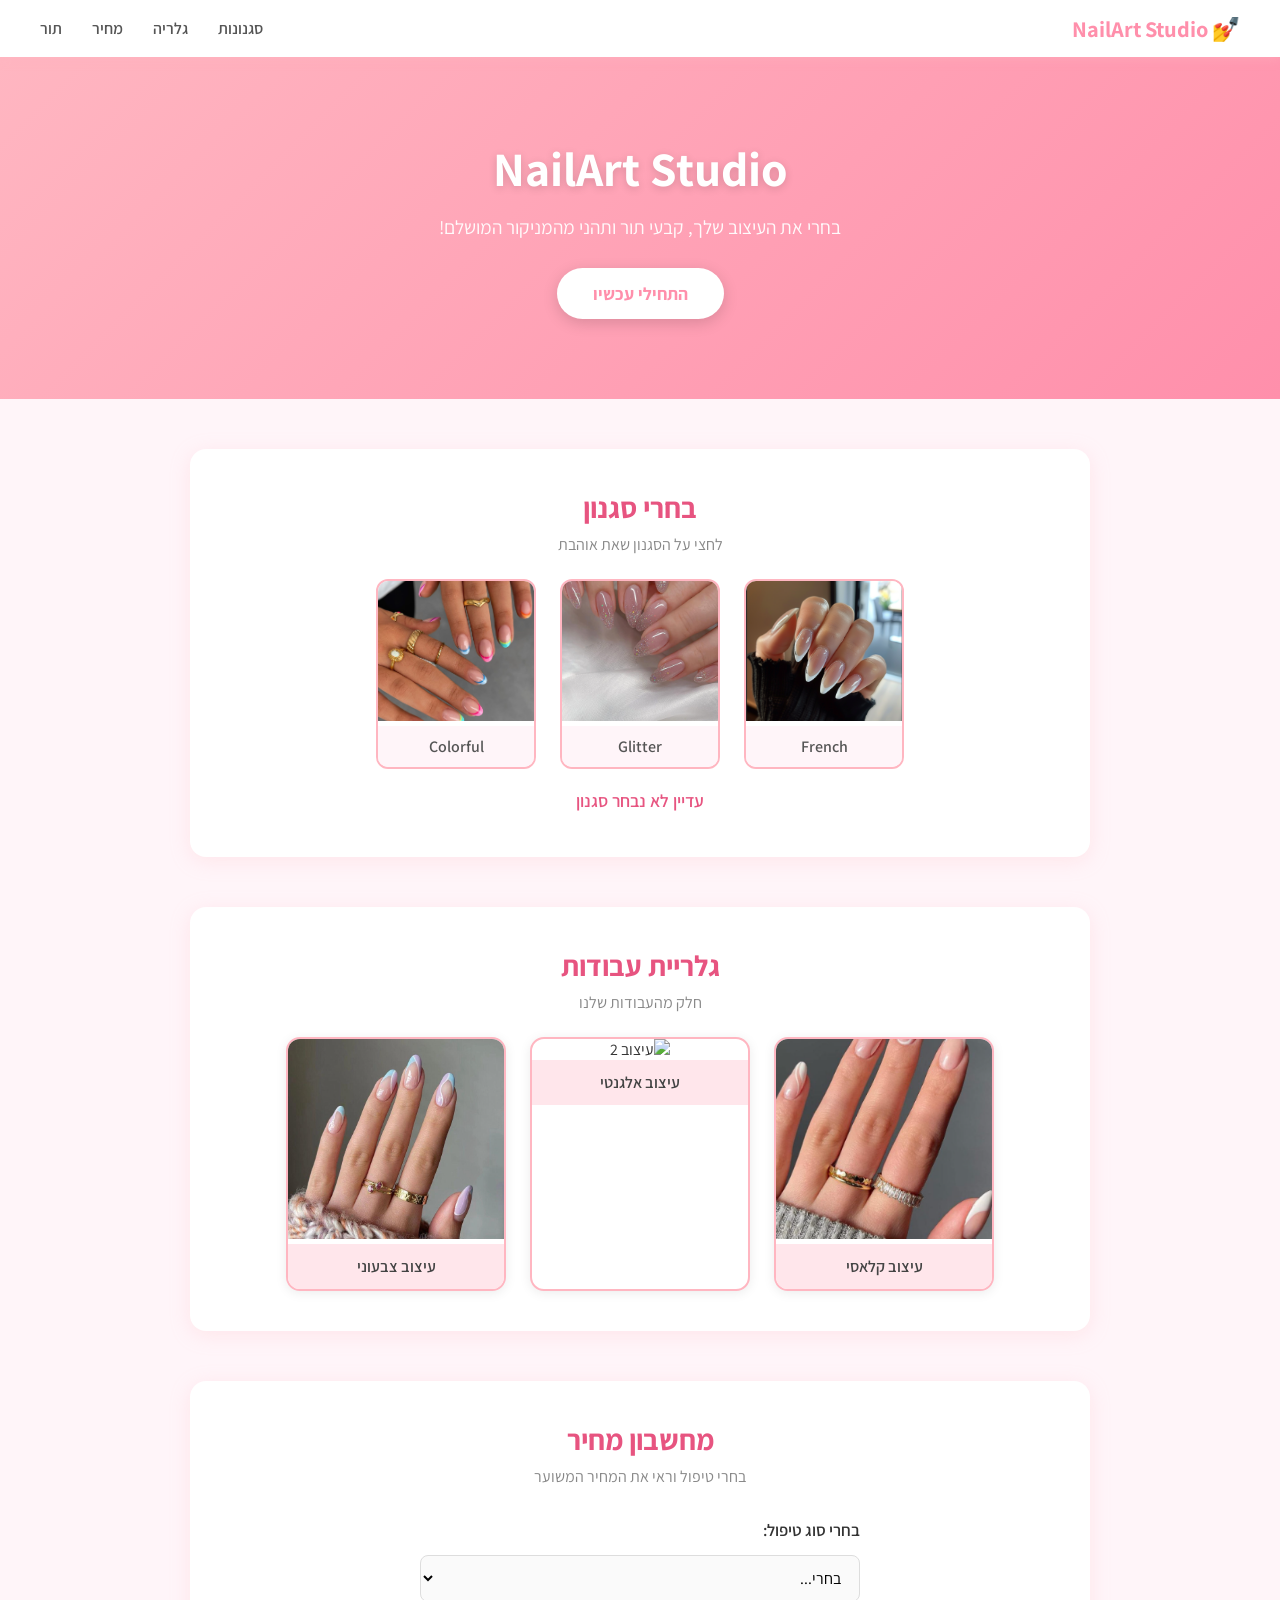
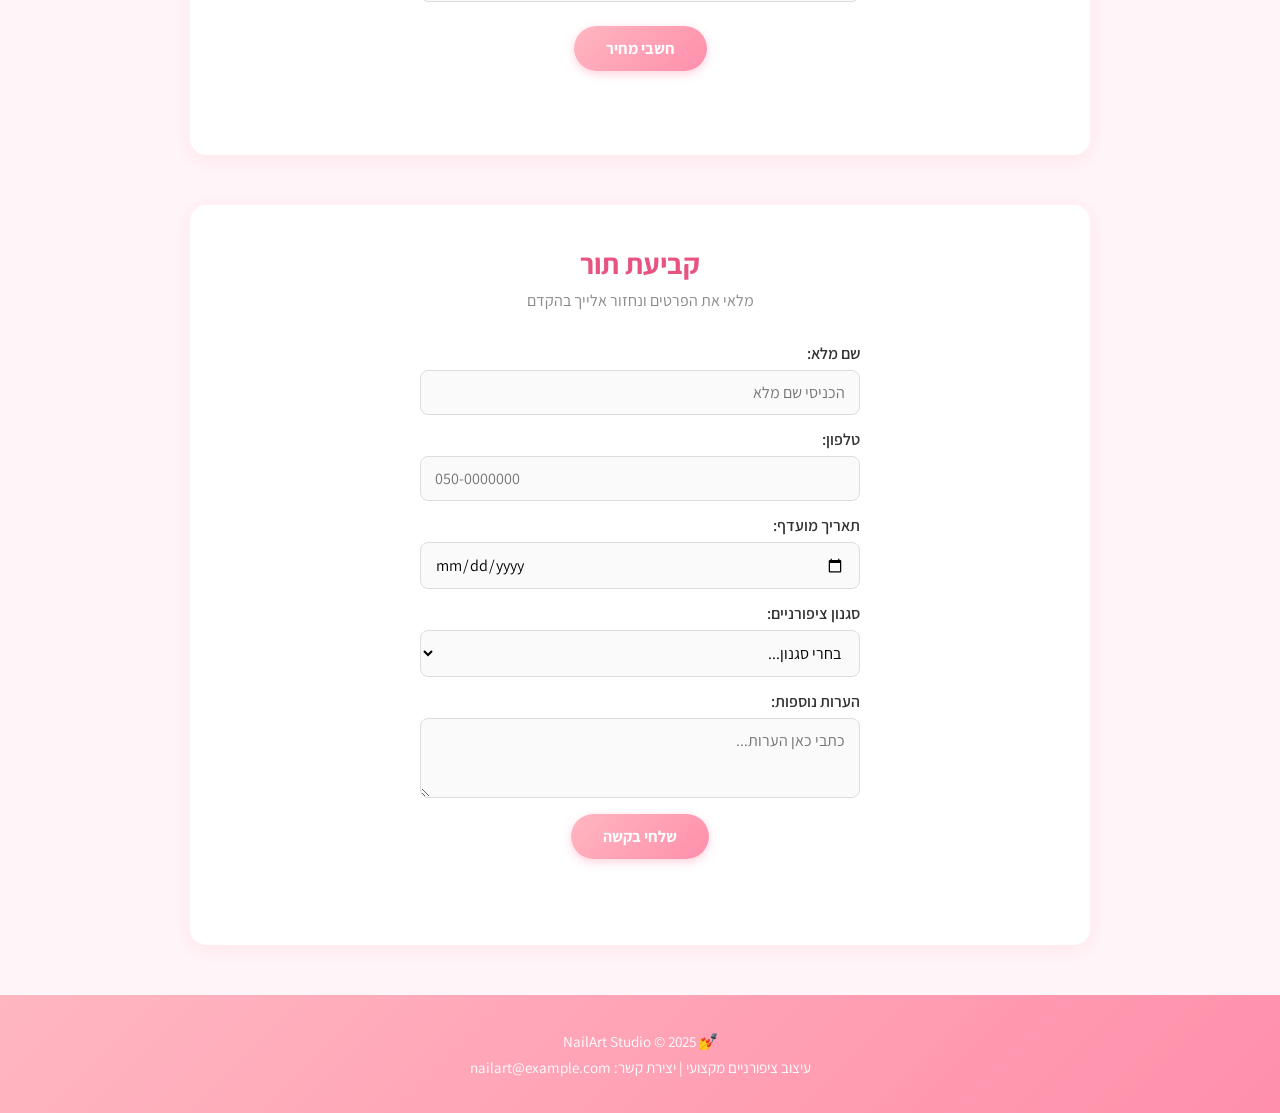
==== index.html @ a0949dbf "Initial commit - NailArt Studio website" ====
<!DOCTYPE html>
<html lang="he" dir="rtl">
<head>
  <meta charset="UTF-8">
  <meta name="viewport" content="width=device-width, initial-scale=1.0">
  <meta name="description" content="NailArt Studio - עיצוב ציפורניים מקצועי. בחרי סגנון, חשבי מחיר וקבעי תור בקלות.">
  <title>NailArt Studio</title>
  <link rel="stylesheet" href="style.css">
  <link href="https://fonts.googleapis.com/css2?family=Assistant:wght@400;600;700&display=swap" rel="stylesheet">
</head>
<body>

  <nav class="navbar">
    <div class="nav-logo">💅 NailArt Studio</div>
    <ul class="nav-links">
      <li><a href="#gallery">סגנונות</a></li>
      <li><a href="#portfolio">גלריה</a></li>
      <li><a href="#priceCalc">מחיר</a></li>
      <li><a href="#contact">תור</a></li>
    </ul>
    <button class="nav-toggle" onclick="toggleMenu()">☰</button>
  </nav>

  <header>
    <div class="header-content">
      <h1>NailArt Studio</h1>
      <p>בחרי את העיצוב שלך, קבעי תור ותהני מהמניקור המושלם!</p>
      <a href="#gallery" class="cta-btn">התחילי עכשיו</a>
    </div>
  </header>

  <main>

    <!-- בחירת סגנון -->
    <section id="gallery">
      <h2>בחרי סגנון</h2>
      <p class="section-subtitle">לחצי על הסגנון שאת אוהבת</p>
      <div class="styles-grid">
        <div class="style-card" onclick="selectStyle('French')">
          <img src="french.png" alt="French Style">
          <p>French</p>
        </div>
        <div class="style-card" onclick="selectStyle('Glitter')">
          <img src="glitter.png" alt="Glitter Style">
          <p>Glitter</p>
        </div>
        <div class="style-card" onclick="selectStyle('Colorful')">
          <img src="colorful.png" alt="Colorful Style">
          <p>Colorful</p>
        </div>
      </div>
      <p id="chosenStyle" class="chosen-style">עדיין לא נבחר סגנון</p>
    </section>

    <!-- גלריית עבודות -->
    <section id="portfolio">
      <h2>גלריית עבודות</h2>
      <p class="section-subtitle">חלק מהעבודות שלנו</p>
      <div class="portfolio-grid">
        <div class="work-card">
          <img src="design1.png" alt="עיצוב 1">
          <p>עיצוב קלאסי</p>
        </div>
        <div class="work-card">
          <img src="design2.png" alt="עיצוב 2">
          <p>עיצוב אלגנטי</p>
        </div>
        <div class="work-card">
          <img src="design3.png" alt="עיצוב 3">
          <p>עיצוב צבעוני</p>
        </div>
      </div>
    </section>

    <!-- מחשבון מחיר -->
    <section id="priceCalc">
      <h2>מחשבון מחיר</h2>
      <p class="section-subtitle">בחרי טיפול וראי את המחיר המשוער</p>
      <div class="price-calc-box">
        <label for="serviceType">בחרי סוג טיפול:</label>
        <select id="serviceType">
          <option value="0">בחרי...</option>
          <option value="80">מניקור בסיסי - 80 ₪</option>
          <option value="120">מניקור + לק ג'ל - 120 ₪</option>
          <option value="180">בניית ציפורניים - 180 ₪</option>
        </select>
        <button onclick="calcPrice()">חשבי מחיר</button>
        <p id="result" class="price-result"></p>
      </div>
    </section>

    <!-- קביעת תור -->
    <section id="contact">
      <h2>קביעת תור</h2>
      <p class="section-subtitle">מלאי את הפרטים ונחזור אלייך בהקדם</p>
      <form id="appointmentForm" onsubmit="sendAppointment(event)">
        <label for="name">שם מלא:</label>
        <input type="text" id="name" placeholder="הכניסי שם מלא" required>

        <label for="phone">טלפון:</label>
        <input type="tel" id="phone" placeholder="050-0000000">

        <label for="date">תאריך מועדף:</label>
        <input type="date" id="date" required>

        <label for="styleSelect">סגנון ציפורניים:</label>
        <select id="styleSelect">
          <option value="">בחרי סגנון...</option>
          <option value="French">French</option>
          <option value="Glitter">Glitter</option>
          <option value="Colorful">Colorful</option>
        </select>

        <label for="note">הערות נוספות:</label>
        <textarea id="note" placeholder="כתבי כאן הערות..."></textarea>

        <button type="submit">שלחי בקשה</button>
      </form>
      <div id="confirmMsg" class="confirm-msg"></div>
    </section>

  </main>

  <footer>
    <div class="footer-content">
      <p>💅 NailArt Studio &copy; 2025</p>
      <p>עיצוב ציפורניים מקצועי | יצירת קשר: nailart@example.com</p>
    </div>
  </footer>

  <script src="script.js"></script>
</body>
</html>
---- style.css ----
* {
  box-sizing: border-box;
  margin: 0;
  padding: 0;
}

body {
  font-family: 'Assistant', sans-serif;
  background-color: #fff5f9;
  color: #333;
  text-align: center;
}

/* ===== NAVBAR ===== */
.navbar {
  display: flex;
  align-items: center;
  justify-content: space-between;
  background-color: #fff;
  padding: 14px 40px;
  box-shadow: 0 2px 10px rgba(255, 182, 193, 0.4);
  position: sticky;
  top: 0;
  z-index: 100;
}

.nav-logo {
  font-size: 1.4rem;
  font-weight: 700;
  color: #ff8fab;
}

.nav-links {
  list-style: none;
  display: flex;
  gap: 30px;
}

.nav-links a {
  text-decoration: none;
  color: #555;
  font-weight: 600;
  font-size: 1rem;
  transition: color 0.2s;
}

.nav-links a:hover {
  color: #ff8fab;
}

.nav-toggle {
  display: none;
  background: none;
  border: none;
  font-size: 1.6rem;
  cursor: pointer;
  color: #ff8fab;
  padding: 0;
  margin: 0;
}

/* ===== HEADER ===== */
header {
  background: linear-gradient(135deg, #ffb6c1, #ff8fab);
  padding: 80px 20px;
  color: #fff;
}

.header-content h1 {
  font-size: 3rem;
  margin-bottom: 14px;
  text-shadow: 0 2px 8px rgba(0,0,0,0.15);
}

.header-content p {
  font-size: 1.2rem;
  margin-bottom: 28px;
  opacity: 0.95;
}

.cta-btn {
  display: inline-block;
  background: #fff;
  color: #ff8fab;
  padding: 14px 36px;
  border-radius: 30px;
  font-weight: 700;
  font-size: 1.1rem;
  text-decoration: none;
  transition: transform 0.2s, box-shadow 0.2s;
  box-shadow: 0 4px 15px rgba(0,0,0,0.15);
}

.cta-btn:hover {
  transform: translateY(-2px);
  box-shadow: 0 6px 20px rgba(0,0,0,0.2);
}

/* ===== SECTIONS ===== */
section {
  margin: 50px auto;
  width: 90%;
  max-width: 900px;
  background: white;
  border-radius: 16px;
  padding: 40px 30px;
  box-shadow: 0 4px 20px rgba(255, 182, 193, 0.25);
}

section h2 {
  font-size: 1.8rem;
  color: #e75480;
  margin-bottom: 8px;
}

.section-subtitle {
  color: #888;
  margin-bottom: 24px;
  font-size: 1rem;
}

/* ===== STYLE CARDS (gallery) ===== */
.styles-grid {
  display: flex;
  justify-content: center;
  gap: 24px;
  flex-wrap: wrap;
  margin-bottom: 20px;
}

.style-card {
  width: 160px;
  border: 2px solid #ffb6c1;
  border-radius: 12px;
  cursor: pointer;
  transition: transform 0.25s, box-shadow 0.25s;
  overflow: hidden;
  background: #fff;
}

.style-card:hover {
  transform: scale(1.07);
  box-shadow: 0 6px 20px rgba(255, 143, 171, 0.4);
}

.style-card.selected {
  border-color: #e75480;
  box-shadow: 0 0 0 3px #e7548030;
}

.style-card img {
  width: 100%;
  height: 140px;
  object-fit: cover;
}

.style-card p {
  padding: 10px;
  font-weight: 600;
  color: #555;
  background: #fff5f9;
}

.chosen-style {
  font-size: 1.1rem;
  color: #e75480;
  font-weight: 600;
  margin-top: 10px;
  min-height: 28px;
}

/* ===== PORTFOLIO GRID ===== */
.portfolio-grid {
  display: flex;
  justify-content: center;
  flex-wrap: wrap;
  gap: 24px;
}

.work-card {
  width: 220px;
  border: 2px solid #ffb6c1;
  border-radius: 14px;
  overflow: hidden;
  box-shadow: 0 2px 12px rgba(0,0,0,0.08);
  transition: transform 0.25s, box-shadow 0.25s;
  background: #fff;
}

.work-card:hover {
  transform: scale(1.05);
  box-shadow: 0 6px 20px rgba(255, 143, 171, 0.4);
}

.work-card img {
  width: 100%;
  height: 200px;
  object-fit: cover;
}

.work-card p {
  background: #ffe6eb;
  padding: 12px;
  font-weight: 600;
  color: #444;
}

/* ===== PRICE CALC ===== */
.price-calc-box {
  display: flex;
  flex-direction: column;
  align-items: center;
  gap: 14px;
}

.price-calc-box label {
  font-weight: 600;
  font-size: 1.05rem;
}

.price-result {
  font-size: 1.2rem;
  font-weight: 700;
  color: #e75480;
  min-height: 30px;
}

/* ===== FORM ===== */
form {
  display: flex;
  flex-direction: column;
  align-items: center;
  gap: 6px;
  width: 100%;
}

label {
  display: block;
  font-weight: 600;
  margin-top: 8px;
  width: 100%;
  max-width: 440px;
  text-align: right;
}

input, select, textarea {
  width: 100%;
  max-width: 440px;
  padding: 11px 14px;
  border-radius: 8px;
  border: 1.5px solid #ddd;
  font-size: 1rem;
  font-family: 'Assistant', sans-serif;
  transition: border-color 0.2s;
  background: #fafafa;
}

input:focus, select:focus, textarea:focus {
  outline: none;
  border-color: #ffb6c1;
  background: #fff;
}

textarea {
  resize: vertical;
  min-height: 80px;
}

/* ===== BUTTONS ===== */
button {
  background: linear-gradient(135deg, #ffb6c1, #ff8fab);
  border: none;
  padding: 12px 32px;
  border-radius: 30px;
  cursor: pointer;
  color: white;
  font-size: 1rem;
  font-weight: 700;
  font-family: 'Assistant', sans-serif;
  margin-top: 10px;
  transition: transform 0.2s, box-shadow 0.2s;
  box-shadow: 0 3px 10px rgba(255, 143, 171, 0.4);
}

button:hover {
  transform: translateY(-2px);
  box-shadow: 0 5px 15px rgba(255, 143, 171, 0.5);
}

/* ===== CONFIRM MESSAGE ===== */
.confirm-msg {
  margin-top: 18px;
  font-size: 1.1rem;
  font-weight: 600;
  color: #27ae60;
  min-height: 28px;
}

.confirm-msg.error {
  color: #e74c3c;
}

/* ===== FOOTER ===== */
footer {
  background: linear-gradient(135deg, #ffb6c1, #ff8fab);
  color: #fff;
  padding: 30px 20px;
  margin-top: 40px;
}

.footer-content p {
  margin: 6px 0;
  font-size: 0.95rem;
}

/* ===== RESPONSIVE ===== */
@media (max-width: 600px) {
  .nav-links {
    display: none;
    flex-direction: column;
    position: absolute;
    top: 62px;
    right: 0;
    left: 0;
    background: #fff;
    padding: 20px;
    box-shadow: 0 4px 10px rgba(0,0,0,0.1);
    gap: 16px;
  }

  .nav-links.open {
    display: flex;
  }

  .nav-toggle {
    display: block;
  }

  .header-content h1 {
    font-size: 2rem;
  }

  section {
    width: 95%;
    padding: 24px 16px;
  }

  .style-card {
    width: 130px;
  }

  .work-card {
    width: 160px;
  }
}
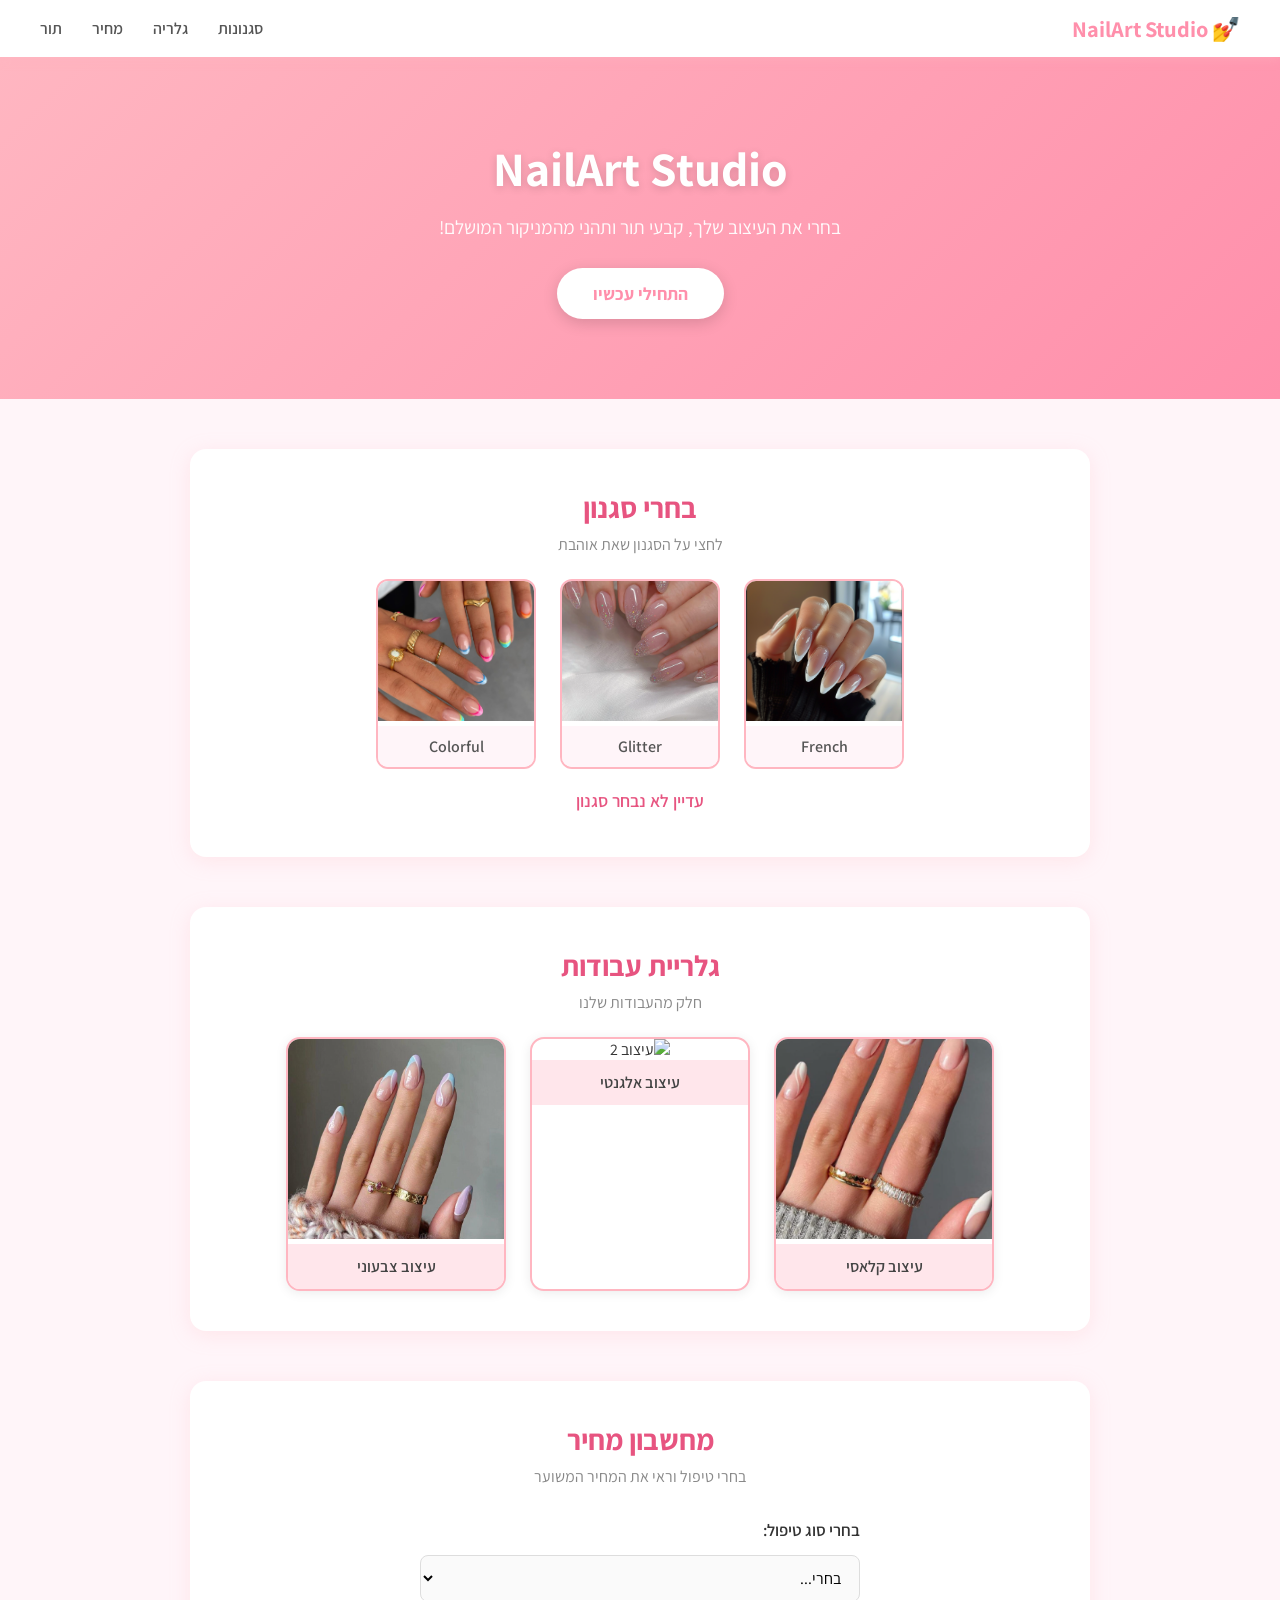
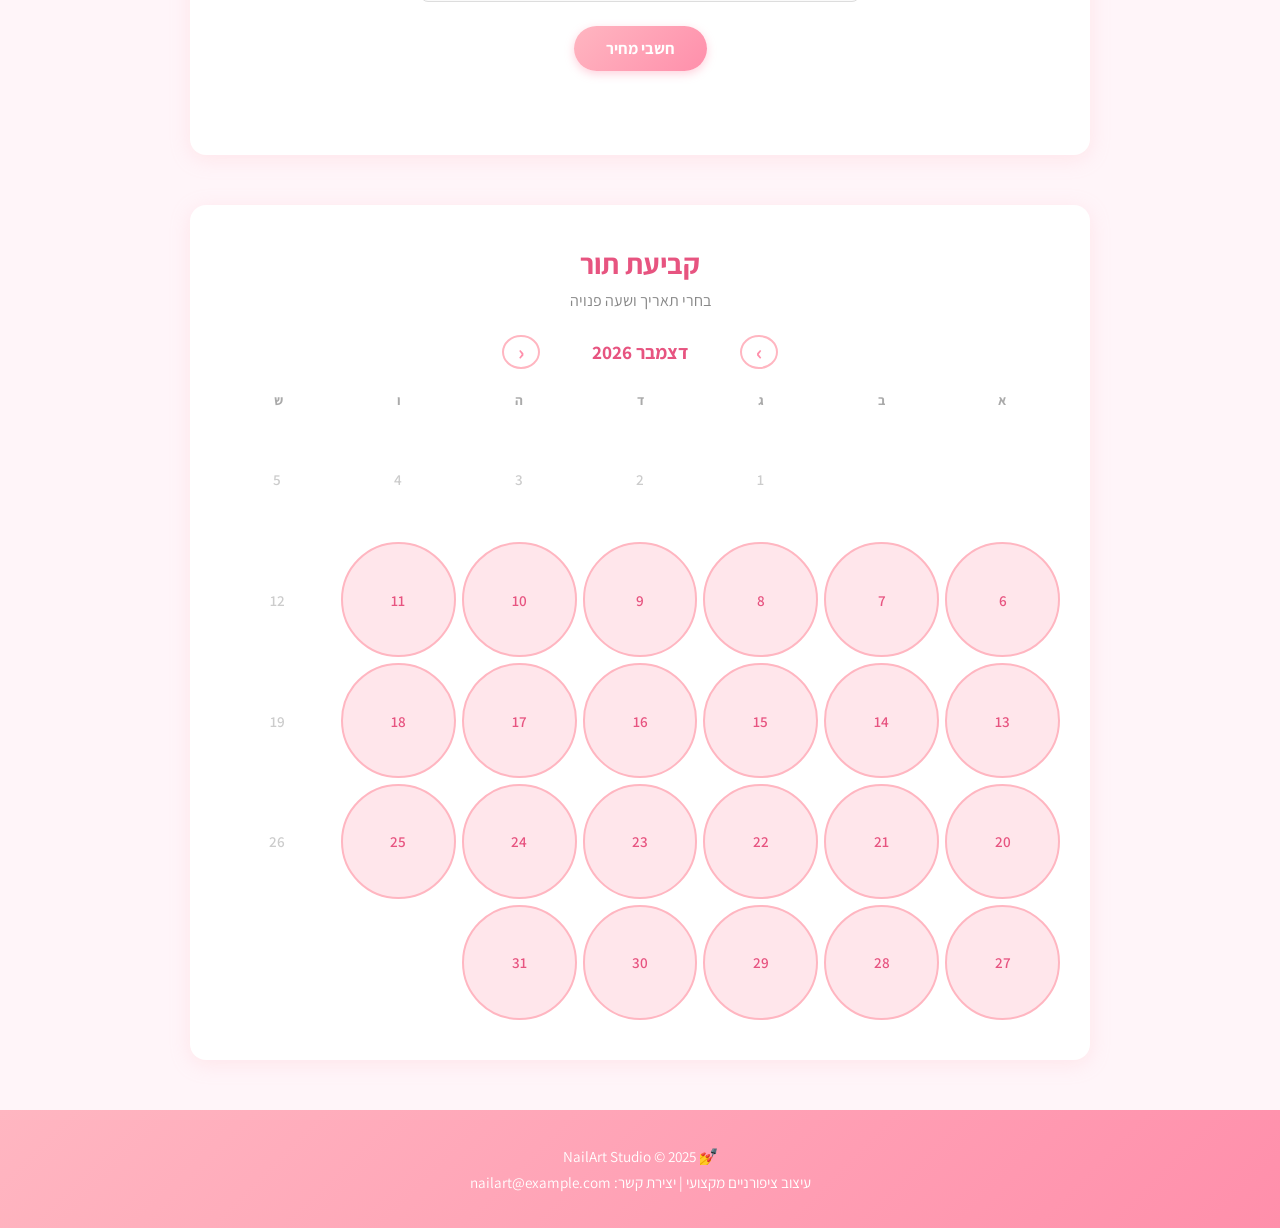
==== commit 671f91c6: "Add interactive booking calendar with available time slots" ====
--- a/index.html
+++ b/index.html
@@ -16,7 +16,7 @@
       <li><a href="#gallery">סגנונות</a></li>
       <li><a href="#portfolio">גלריה</a></li>
       <li><a href="#priceCalc">מחיר</a></li>
-      <li><a href="#contact">תור</a></li>
+      <li><a href="#booking">תור</a></li>
     </ul>
     <button class="nav-toggle" onclick="toggleMenu()">☰</button>
   </nav>
@@ -89,34 +89,58 @@
       </div>
     </section>
 
-    <!-- קביעת תור -->
-    <section id="contact">
+    <!-- קביעת תור עם יומן -->
+    <section id="booking">
       <h2>קביעת תור</h2>
-      <p class="section-subtitle">מלאי את הפרטים ונחזור אלייך בהקדם</p>
-      <form id="appointmentForm" onsubmit="sendAppointment(event)">
-        <label for="name">שם מלא:</label>
-        <input type="text" id="name" placeholder="הכניסי שם מלא" required>
+      <p class="section-subtitle">בחרי תאריך ושעה פנויה</p>
 
-        <label for="phone">טלפון:</label>
-        <input type="tel" id="phone" placeholder="050-0000000">
+      <!-- שלב 1: יומן -->
+      <div id="step1" class="booking-step">
+        <div class="calendar-header">
+          <button class="cal-nav" onclick="changeMonth(-1)">&#8250;</button>
+          <span id="calMonthLabel"></span>
+          <button class="cal-nav" onclick="changeMonth(1)">&#8249;</button>
+        </div>
+        <div class="calendar-weekdays">
+          <span>א</span><span>ב</span><span>ג</span><span>ד</span><span>ה</span><span>ו</span><span>ש</span>
+        </div>
+        <div class="calendar-grid" id="calendarGrid"></div>
+      </div>
 
-        <label for="date">תאריך מועדף:</label>
-        <input type="date" id="date" required>
+      <!-- שלב 2: בחירת שעה -->
+      <div id="step2" class="booking-step hidden">
+        <h3 id="selectedDateLabel"></h3>
+        <p class="section-subtitle">בחרי שעה פנויה</p>
+        <div class="time-slots" id="timeSlots"></div>
+        <button class="back-btn" onclick="goToStep(1)">← חזרה ליומן</button>
+      </div>
 
-        <label for="styleSelect">סגנון ציפורניים:</label>
-        <select id="styleSelect">
-          <option value="">בחרי סגנון...</option>
-          <option value="French">French</option>
-          <option value="Glitter">Glitter</option>
-          <option value="Colorful">Colorful</option>
-        </select>
+      <!-- שלב 3: טופס -->
+      <div id="step3" class="booking-step hidden">
+        <div class="booking-summary" id="bookingSummary"></div>
+        <form id="appointmentForm" onsubmit="sendAppointment(event)">
+          <label for="name">שם מלא:</label>
+          <input type="text" id="name" placeholder="הכניסי שם מלא" required>
 
-        <label for="note">הערות נוספות:</label>
-        <textarea id="note" placeholder="כתבי כאן הערות..."></textarea>
+          <label for="phone">טלפון:</label>
+          <input type="tel" id="phone" placeholder="050-0000000">
 
-        <button type="submit">שלחי בקשה</button>
-      </form>
-      <div id="confirmMsg" class="confirm-msg"></div>
+          <label for="styleSelect">סגנון ציפורניים:</label>
+          <select id="styleSelect">
+            <option value="">בחרי סגנון...</option>
+            <option value="French">French</option>
+            <option value="Glitter">Glitter</option>
+            <option value="Colorful">Colorful</option>
+          </select>
+
+          <label for="note">הערות נוספות:</label>
+          <textarea id="note" placeholder="כתבי כאן הערות..."></textarea>
+
+          <button type="submit">אשרי תור</button>
+        </form>
+        <button class="back-btn" onclick="goToStep(2)">← חזרה לשעות</button>
+        <div id="confirmMsg" class="confirm-msg"></div>
+      </div>
     </section>
 
   </main>
--- a/style.css
+++ b/style.css
@@ -285,6 +285,187 @@
 button:hover {
   transform: translateY(-2px);
   box-shadow: 0 5px 15px rgba(255, 143, 171, 0.5);
+}
+
+/* ===== BOOKING / CALENDAR ===== */
+.booking-step { width: 100%; }
+.hidden { display: none; }
+
+.calendar-header {
+  display: flex;
+  align-items: center;
+  justify-content: center;
+  gap: 20px;
+  margin-bottom: 16px;
+}
+
+.calendar-header span {
+  font-size: 1.2rem;
+  font-weight: 700;
+  color: #e75480;
+  min-width: 160px;
+}
+
+.cal-nav {
+  background: none;
+  border: 2px solid #ffb6c1;
+  color: #ff8fab;
+  font-size: 1.4rem;
+  padding: 4px 14px;
+  border-radius: 50%;
+  box-shadow: none;
+  margin: 0;
+  line-height: 1;
+}
+
+.cal-nav:hover {
+  background: #ffe6eb;
+  transform: none;
+  box-shadow: none;
+}
+
+.calendar-weekdays {
+  display: grid;
+  grid-template-columns: repeat(7, 1fr);
+  gap: 4px;
+  margin-bottom: 6px;
+}
+
+.calendar-weekdays span {
+  font-weight: 700;
+  color: #aaa;
+  font-size: 0.85rem;
+  padding: 6px 0;
+}
+
+.calendar-grid {
+  display: grid;
+  grid-template-columns: repeat(7, 1fr);
+  gap: 6px;
+}
+
+.cal-day {
+  aspect-ratio: 1;
+  display: flex;
+  align-items: center;
+  justify-content: center;
+  border-radius: 50%;
+  font-size: 0.95rem;
+  font-weight: 600;
+  cursor: pointer;
+  transition: background 0.2s, transform 0.15s;
+  border: 2px solid transparent;
+}
+
+.cal-day.available {
+  background: #ffe6eb;
+  color: #e75480;
+  border-color: #ffb6c1;
+}
+
+.cal-day.available:hover {
+  background: #ffb6c1;
+  color: #fff;
+  transform: scale(1.1);
+}
+
+.cal-day.selected {
+  background: linear-gradient(135deg, #ffb6c1, #ff8fab);
+  color: #fff;
+  border-color: #ff8fab;
+}
+
+.cal-day.past,
+.cal-day.unavailable {
+  color: #ccc;
+  cursor: default;
+  background: none;
+}
+
+.cal-day.today {
+  border-color: #e75480;
+}
+
+/* שעות */
+.time-slots {
+  display: flex;
+  flex-wrap: wrap;
+  gap: 12px;
+  justify-content: center;
+  margin: 16px 0;
+}
+
+.time-slot {
+  padding: 10px 22px;
+  border-radius: 30px;
+  border: 2px solid #ffb6c1;
+  background: #fff5f9;
+  color: #e75480;
+  font-weight: 700;
+  font-size: 1rem;
+  cursor: pointer;
+  transition: all 0.2s;
+  margin: 0;
+  box-shadow: none;
+}
+
+.time-slot:hover {
+  background: #ffb6c1;
+  color: #fff;
+  transform: scale(1.05);
+  box-shadow: none;
+}
+
+.time-slot.booked {
+  background: #f5f5f5;
+  color: #ccc;
+  border-color: #eee;
+  cursor: not-allowed;
+  text-decoration: line-through;
+}
+
+.time-slot.booked:hover {
+  transform: none;
+  background: #f5f5f5;
+  color: #ccc;
+}
+
+.time-slot.selected {
+  background: linear-gradient(135deg, #ffb6c1, #ff8fab);
+  color: #fff;
+  border-color: #ff8fab;
+}
+
+.back-btn {
+  background: none;
+  border: 2px solid #ffb6c1;
+  color: #ff8fab;
+  box-shadow: none;
+  padding: 8px 20px;
+  margin-top: 16px;
+  font-size: 0.95rem;
+}
+
+.back-btn:hover {
+  background: #ffe6eb;
+  transform: none;
+  box-shadow: none;
+}
+
+.booking-summary {
+  background: #fff5f9;
+  border: 2px solid #ffb6c1;
+  border-radius: 12px;
+  padding: 14px 20px;
+  margin-bottom: 20px;
+  font-size: 1.05rem;
+  font-weight: 600;
+  color: #e75480;
+}
+
+#selectedDateLabel {
+  color: #e75480;
+  margin-bottom: 4px;
 }
 
 /* ===== CONFIRM MESSAGE ===== */
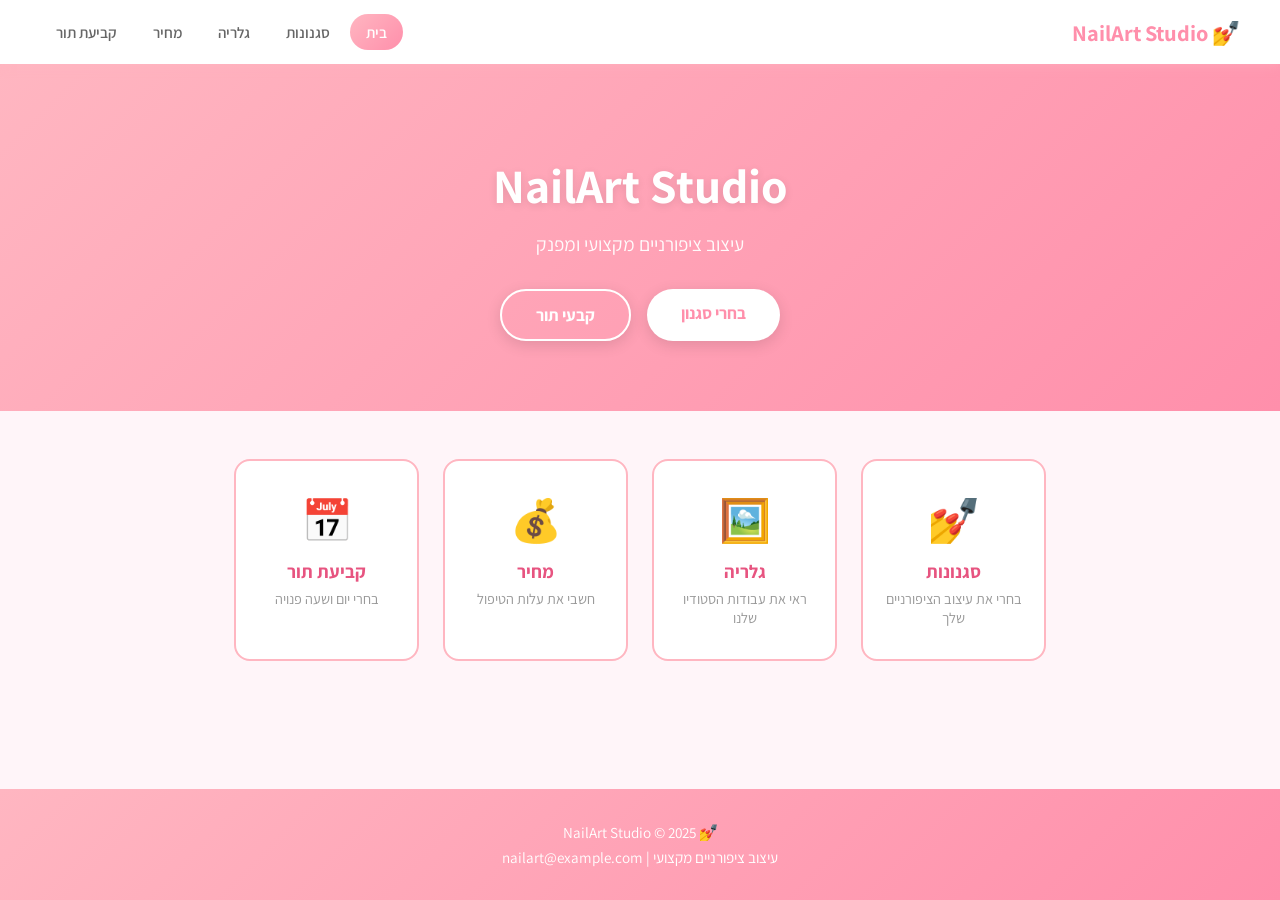
==== commit 1465560b: "Separate HTML pages - each page is independent file" ====
--- a/index.html
+++ b/index.html
@@ -3,8 +3,7 @@
 <head>
   <meta charset="UTF-8">
   <meta name="viewport" content="width=device-width, initial-scale=1.0">
-  <meta name="description" content="NailArt Studio - עיצוב ציפורניים מקצועי. בחרי סגנון, חשבי מחיר וקבעי תור בקלות.">
-  <title>NailArt Studio</title>
+  <title>NailArt Studio - בית</title>
   <link rel="stylesheet" href="style.css">
   <link href="https://fonts.googleapis.com/css2?family=Assistant:wght@400;600;700&display=swap" rel="stylesheet">
 </head>
@@ -13,10 +12,11 @@
   <nav class="navbar">
     <div class="nav-logo">💅 NailArt Studio</div>
     <ul class="nav-links">
-      <li><a href="#gallery">סגנונות</a></li>
-      <li><a href="#portfolio">גלריה</a></li>
-      <li><a href="#priceCalc">מחיר</a></li>
-      <li><a href="#booking">תור</a></li>
+      <li><a href="index.html" class="active">בית</a></li>
+      <li><a href="styles.html">סגנונות</a></li>
+      <li><a href="portfolio.html">גלריה</a></li>
+      <li><a href="price.html">מחיר</a></li>
+      <li><a href="booking.html">קביעת תור</a></li>
     </ul>
     <button class="nav-toggle" onclick="toggleMenu()">☰</button>
   </nav>
@@ -24,131 +24,43 @@
   <header>
     <div class="header-content">
       <h1>NailArt Studio</h1>
-      <p>בחרי את העיצוב שלך, קבעי תור ותהני מהמניקור המושלם!</p>
-      <a href="#gallery" class="cta-btn">התחילי עכשיו</a>
+      <p>עיצוב ציפורניים מקצועי ומפנק</p>
+      <div class="hero-buttons">
+        <a href="styles.html" class="btn-hero">בחרי סגנון</a>
+        <a href="booking.html" class="btn-hero btn-outline">קבעי תור</a>
+      </div>
     </div>
   </header>
 
-  <main>
-
-    <!-- בחירת סגנון -->
-    <section id="gallery">
-      <h2>בחרי סגנון</h2>
-      <p class="section-subtitle">לחצי על הסגנון שאת אוהבת</p>
-      <div class="styles-grid">
-        <div class="style-card" onclick="selectStyle('French')">
-          <img src="french.png" alt="French Style">
-          <p>French</p>
-        </div>
-        <div class="style-card" onclick="selectStyle('Glitter')">
-          <img src="glitter.png" alt="Glitter Style">
-          <p>Glitter</p>
-        </div>
-        <div class="style-card" onclick="selectStyle('Colorful')">
-          <img src="colorful.png" alt="Colorful Style">
-          <p>Colorful</p>
-        </div>
-      </div>
-      <p id="chosenStyle" class="chosen-style">עדיין לא נבחר סגנון</p>
-    </section>
-
-    <!-- גלריית עבודות -->
-    <section id="portfolio">
-      <h2>גלריית עבודות</h2>
-      <p class="section-subtitle">חלק מהעבודות שלנו</p>
-      <div class="portfolio-grid">
-        <div class="work-card">
-          <img src="design1.png" alt="עיצוב 1">
-          <p>עיצוב קלאסי</p>
-        </div>
-        <div class="work-card">
-          <img src="design2.png" alt="עיצוב 2">
-          <p>עיצוב אלגנטי</p>
-        </div>
-        <div class="work-card">
-          <img src="design3.png" alt="עיצוב 3">
-          <p>עיצוב צבעוני</p>
-        </div>
-      </div>
-    </section>
-
-    <!-- מחשבון מחיר -->
-    <section id="priceCalc">
-      <h2>מחשבון מחיר</h2>
-      <p class="section-subtitle">בחרי טיפול וראי את המחיר המשוער</p>
-      <div class="price-calc-box">
-        <label for="serviceType">בחרי סוג טיפול:</label>
-        <select id="serviceType">
-          <option value="0">בחרי...</option>
-          <option value="80">מניקור בסיסי - 80 ₪</option>
-          <option value="120">מניקור + לק ג'ל - 120 ₪</option>
-          <option value="180">בניית ציפורניים - 180 ₪</option>
-        </select>
-        <button onclick="calcPrice()">חשבי מחיר</button>
-        <p id="result" class="price-result"></p>
-      </div>
-    </section>
-
-    <!-- קביעת תור עם יומן -->
-    <section id="booking">
-      <h2>קביעת תור</h2>
-      <p class="section-subtitle">בחרי תאריך ושעה פנויה</p>
-
-      <!-- שלב 1: יומן -->
-      <div id="step1" class="booking-step">
-        <div class="calendar-header">
-          <button class="cal-nav" onclick="changeMonth(-1)">&#8250;</button>
-          <span id="calMonthLabel"></span>
-          <button class="cal-nav" onclick="changeMonth(1)">&#8249;</button>
-        </div>
-        <div class="calendar-weekdays">
-          <span>א</span><span>ב</span><span>ג</span><span>ד</span><span>ה</span><span>ו</span><span>ש</span>
-        </div>
-        <div class="calendar-grid" id="calendarGrid"></div>
-      </div>
-
-      <!-- שלב 2: בחירת שעה -->
-      <div id="step2" class="booking-step hidden">
-        <h3 id="selectedDateLabel"></h3>
-        <p class="section-subtitle">בחרי שעה פנויה</p>
-        <div class="time-slots" id="timeSlots"></div>
-        <button class="back-btn" onclick="goToStep(1)">← חזרה ליומן</button>
-      </div>
-
-      <!-- שלב 3: טופס -->
-      <div id="step3" class="booking-step hidden">
-        <div class="booking-summary" id="bookingSummary"></div>
-        <form id="appointmentForm" onsubmit="sendAppointment(event)">
-          <label for="name">שם מלא:</label>
-          <input type="text" id="name" placeholder="הכניסי שם מלא" required>
-
-          <label for="phone">טלפון:</label>
-          <input type="tel" id="phone" placeholder="050-0000000">
-
-          <label for="styleSelect">סגנון ציפורניים:</label>
-          <select id="styleSelect">
-            <option value="">בחרי סגנון...</option>
-            <option value="French">French</option>
-            <option value="Glitter">Glitter</option>
-            <option value="Colorful">Colorful</option>
-          </select>
-
-          <label for="note">הערות נוספות:</label>
-          <textarea id="note" placeholder="כתבי כאן הערות..."></textarea>
-
-          <button type="submit">אשרי תור</button>
-        </form>
-        <button class="back-btn" onclick="goToStep(2)">← חזרה לשעות</button>
-        <div id="confirmMsg" class="confirm-msg"></div>
-      </div>
-    </section>
-
+  <main class="home-main">
+    <div class="home-cards">
+      <a href="styles.html" class="home-card">
+        <div class="home-card-icon">💅</div>
+        <h3>סגנונות</h3>
+        <p>בחרי את עיצוב הציפורניים שלך</p>
+      </a>
+      <a href="portfolio.html" class="home-card">
+        <div class="home-card-icon">🖼️</div>
+        <h3>גלריה</h3>
+        <p>ראי את עבודות הסטודיו שלנו</p>
+      </a>
+      <a href="price.html" class="home-card">
+        <div class="home-card-icon">💰</div>
+        <h3>מחיר</h3>
+        <p>חשבי את עלות הטיפול</p>
+      </a>
+      <a href="booking.html" class="home-card">
+        <div class="home-card-icon">📅</div>
+        <h3>קביעת תור</h3>
+        <p>בחרי יום ושעה פנויה</p>
+      </a>
+    </div>
   </main>
 
   <footer>
     <div class="footer-content">
       <p>💅 NailArt Studio &copy; 2025</p>
-      <p>עיצוב ציפורניים מקצועי | יצירת קשר: nailart@example.com</p>
+      <p>עיצוב ציפורניים מקצועי | nailart@example.com</p>
     </div>
   </footer>
 
--- a/style.css
+++ b/style.css
@@ -1,14 +1,12 @@
-* {
-  box-sizing: border-box;
-  margin: 0;
-  padding: 0;
-}
+* { box-sizing: border-box; margin: 0; padding: 0; }
 
 body {
   font-family: 'Assistant', sans-serif;
   background-color: #fff5f9;
   color: #333;
-  text-align: center;
+  min-height: 100vh;
+  display: flex;
+  flex-direction: column;
 }
 
 /* ===== NAVBAR ===== */
@@ -16,9 +14,9 @@
   display: flex;
   align-items: center;
   justify-content: space-between;
-  background-color: #fff;
+  background: #fff;
   padding: 14px 40px;
-  box-shadow: 0 2px 10px rgba(255, 182, 193, 0.4);
+  box-shadow: 0 2px 10px rgba(255,182,193,0.4);
   position: sticky;
   top: 0;
   z-index: 100;
@@ -28,25 +26,28 @@
   font-size: 1.4rem;
   font-weight: 700;
   color: #ff8fab;
+  text-decoration: none;
 }
 
 .nav-links {
   list-style: none;
   display: flex;
-  gap: 30px;
+  gap: 4px;
 }
 
 .nav-links a {
   text-decoration: none;
-  color: #555;
+  color: #666;
   font-weight: 600;
-  font-size: 1rem;
-  transition: color 0.2s;
-}
-
-.nav-links a:hover {
-  color: #ff8fab;
-}
+  font-size: 0.95rem;
+  padding: 8px 16px;
+  border-radius: 20px;
+  transition: all 0.2s;
+  display: block;
+}
+
+.nav-links a:hover  { color: #ff8fab; background: #fff5f9; }
+.nav-links a.active { background: linear-gradient(135deg,#ffb6c1,#ff8fab); color: #fff; }
 
 .nav-toggle {
   display: none;
@@ -56,125 +57,142 @@
   cursor: pointer;
   color: #ff8fab;
   padding: 0;
-  margin: 0;
-}
-
-/* ===== HEADER ===== */
+}
+
+/* ===== HOME PAGE ===== */
 header {
-  background: linear-gradient(135deg, #ffb6c1, #ff8fab);
-  padding: 80px 20px;
+  background: linear-gradient(135deg,#ffb6c1,#ff8fab);
+  padding: 90px 20px 70px;
   color: #fff;
-}
-
-.header-content h1 {
-  font-size: 3rem;
-  margin-bottom: 14px;
-  text-shadow: 0 2px 8px rgba(0,0,0,0.15);
-}
-
-.header-content p {
-  font-size: 1.2rem;
-  margin-bottom: 28px;
-  opacity: 0.95;
-}
-
-.cta-btn {
+  text-align: center;
+}
+
+.header-content h1 { font-size: 3rem; margin-bottom: 14px; text-shadow: 0 2px 8px rgba(0,0,0,0.1); }
+.header-content p  { font-size: 1.2rem; margin-bottom: 32px; opacity: 0.95; }
+
+.hero-buttons { display: flex; gap: 16px; justify-content: center; flex-wrap: wrap; }
+
+.btn-hero {
   display: inline-block;
   background: #fff;
   color: #ff8fab;
-  padding: 14px 36px;
+  padding: 13px 34px;
   border-radius: 30px;
   font-weight: 700;
-  font-size: 1.1rem;
+  font-size: 1.05rem;
   text-decoration: none;
   transition: transform 0.2s, box-shadow 0.2s;
-  box-shadow: 0 4px 15px rgba(0,0,0,0.15);
-}
-
-.cta-btn:hover {
-  transform: translateY(-2px);
-  box-shadow: 0 6px 20px rgba(0,0,0,0.2);
-}
-
-/* ===== SECTIONS ===== */
-section {
-  margin: 50px auto;
-  width: 90%;
-  max-width: 900px;
-  background: white;
+  box-shadow: 0 4px 15px rgba(0,0,0,0.12);
+}
+
+.btn-hero:hover { transform: translateY(-2px); box-shadow: 0 6px 20px rgba(0,0,0,0.18); }
+
+.btn-hero.btn-outline {
+  background: transparent;
+  border: 2px solid #fff;
+  color: #fff;
+}
+
+.home-main { flex: 1; }
+
+.home-cards {
+  display: grid;
+  grid-template-columns: repeat(auto-fit, minmax(180px,1fr));
+  gap: 24px;
+  max-width: 860px;
+  margin: 48px auto;
+  padding: 0 24px;
+}
+
+.home-card {
+  background: #fff;
+  border: 2px solid #ffb6c1;
   border-radius: 16px;
-  padding: 40px 30px;
-  box-shadow: 0 4px 20px rgba(255, 182, 193, 0.25);
-}
-
-section h2 {
-  font-size: 1.8rem;
-  color: #e75480;
-  margin-bottom: 8px;
-}
-
-.section-subtitle {
-  color: #888;
-  margin-bottom: 24px;
+  padding: 32px 16px;
+  text-align: center;
+  text-decoration: none;
+  color: inherit;
+  transition: transform 0.2s, box-shadow 0.2s;
+  display: block;
+}
+
+.home-card:hover { transform: translateY(-5px); box-shadow: 0 8px 24px rgba(255,143,171,0.35); }
+.home-card-icon  { font-size: 2.6rem; margin-bottom: 12px; }
+.home-card h3    { color: #e75480; margin-bottom: 6px; font-size: 1.15rem; }
+.home-card p     { color: #999; font-size: 0.9rem; }
+
+/* ===== INNER PAGES ===== */
+.page-main {
+  flex: 1;
+  padding-bottom: 50px;
+}
+
+.page-header {
+  text-align: center;
+  padding: 44px 20px 10px;
+}
+
+.page-header h2    { font-size: 2rem; color: #e75480; margin-bottom: 8px; }
+.section-subtitle  { color: #aaa; font-size: 0.97rem; margin-bottom: 20px; display: block; }
+
+.page-action { text-align: center; margin-top: 32px; }
+
+.btn-action {
+  display: inline-block;
+  background: linear-gradient(135deg,#ffb6c1,#ff8fab);
+  color: #fff;
+  padding: 13px 32px;
+  border-radius: 30px;
+  font-weight: 700;
   font-size: 1rem;
-}
-
-/* ===== STYLE CARDS (gallery) ===== */
+  text-decoration: none;
+  transition: transform 0.2s, box-shadow 0.2s;
+  box-shadow: 0 3px 12px rgba(255,143,171,0.4);
+}
+
+.btn-action:hover { transform: translateY(-2px); box-shadow: 0 6px 18px rgba(255,143,171,0.5); }
+
+/* ===== STYLES PAGE ===== */
 .styles-grid {
   display: flex;
   justify-content: center;
   gap: 24px;
   flex-wrap: wrap;
-  margin-bottom: 20px;
+  padding: 24px 20px 10px;
 }
 
 .style-card {
-  width: 160px;
-  border: 2px solid #ffb6c1;
-  border-radius: 12px;
+  width: 170px;
+  border: 2px solid #ffb6c1;
+  border-radius: 14px;
   cursor: pointer;
-  transition: transform 0.25s, box-shadow 0.25s;
   overflow: hidden;
-  background: #fff;
-}
-
-.style-card:hover {
-  transform: scale(1.07);
-  box-shadow: 0 6px 20px rgba(255, 143, 171, 0.4);
-}
-
-.style-card.selected {
-  border-color: #e75480;
-  box-shadow: 0 0 0 3px #e7548030;
-}
-
-.style-card img {
-  width: 100%;
-  height: 140px;
-  object-fit: cover;
-}
-
-.style-card p {
-  padding: 10px;
-  font-weight: 600;
-  color: #555;
-  background: #fff5f9;
-}
+  transition: transform 0.2s, box-shadow 0.2s;
+  background: #fff;
+  text-align: center;
+}
+
+.style-card:hover   { transform: scale(1.06); box-shadow: 0 6px 20px rgba(255,143,171,0.4); }
+.style-card.selected{ border-color: #e75480; box-shadow: 0 0 0 3px #e7548025; }
+.style-card img     { width: 100%; height: 150px; object-fit: cover; }
+.style-card p       { padding: 10px; font-weight: 600; color: #555; background: #fff5f9; }
 
 .chosen-style {
+  text-align: center;
   font-size: 1.1rem;
   color: #e75480;
   font-weight: 600;
-  margin-top: 10px;
+  margin: 18px 0 4px;
   min-height: 28px;
 }
 
-/* ===== PORTFOLIO GRID ===== */
+/* ===== PORTFOLIO PAGE ===== */
 .portfolio-grid {
   display: flex;
   justify-content: center;
   flex-wrap: wrap;
   gap: 24px;
+  padding: 24px 20px 10px;
 }
 
 .work-card {
@@ -182,62 +200,271 @@
   border: 2px solid #ffb6c1;
   border-radius: 14px;
   overflow: hidden;
-  box-shadow: 0 2px 12px rgba(0,0,0,0.08);
-  transition: transform 0.25s, box-shadow 0.25s;
-  background: #fff;
-}
-
-.work-card:hover {
-  transform: scale(1.05);
-  box-shadow: 0 6px 20px rgba(255, 143, 171, 0.4);
-}
-
-.work-card img {
-  width: 100%;
-  height: 200px;
-  object-fit: cover;
-}
-
-.work-card p {
-  background: #ffe6eb;
-  padding: 12px;
-  font-weight: 600;
-  color: #444;
-}
-
-/* ===== PRICE CALC ===== */
+  box-shadow: 0 2px 12px rgba(0,0,0,0.07);
+  transition: transform 0.2s, box-shadow 0.2s;
+  background: #fff;
+}
+
+.work-card:hover { transform: scale(1.05); box-shadow: 0 6px 20px rgba(255,143,171,0.4); }
+.work-card img   { width: 100%; height: 200px; object-fit: cover; }
+.work-card p     { background: #ffe6eb; padding: 12px; font-weight: 600; color: #444; text-align: center; }
+
+/* ===== PRICE PAGE ===== */
 .price-calc-box {
   display: flex;
   flex-direction: column;
   align-items: center;
   gap: 14px;
-}
-
-.price-calc-box label {
+  padding: 24px 20px 10px;
+}
+
+.price-calc-box label { font-weight: 600; font-size: 1.05rem; }
+.price-result { font-size: 1.3rem; font-weight: 700; color: #e75480; min-height: 32px; }
+
+.price-table {
+  width: 100%;
+  max-width: 400px;
+  border: 2px solid #ffb6c1;
+  border-radius: 12px;
+  overflow: hidden;
+  margin-top: 10px;
+}
+
+.price-row {
+  display: flex;
+  justify-content: space-between;
+  padding: 14px 20px;
+  border-bottom: 1px solid #ffe6eb;
+  font-size: 1rem;
+}
+
+.price-row:last-child { border-bottom: none; }
+.price-row:nth-child(odd)  { background: #fff; }
+.price-row:nth-child(even) { background: #fff5f9; }
+.price-name { font-weight: 600; }
+.price-val  { color: #e75480; font-weight: 700; }
+
+/* ===== BUTTONS ===== */
+button {
+  background: linear-gradient(135deg,#ffb6c1,#ff8fab);
+  border: none;
+  padding: 12px 32px;
+  border-radius: 30px;
+  cursor: pointer;
+  color: #fff;
+  font-size: 1rem;
+  font-weight: 700;
+  font-family: 'Assistant', sans-serif;
+  transition: transform 0.2s, box-shadow 0.2s;
+  box-shadow: 0 3px 10px rgba(255,143,171,0.4);
+}
+
+button:hover { transform: translateY(-2px); box-shadow: 0 5px 15px rgba(255,143,171,0.5); }
+
+.btn-danger {
+  background: linear-gradient(135deg,#ff6b6b,#e74c3c);
+  margin-top: 16px;
+  font-size: 0.9rem;
+  padding: 10px 22px;
+}
+
+/* ===== BOOKING PAGE ===== */
+.booking-container {
+  max-width: 520px;
+  margin: 0 auto;
+  padding: 10px 20px 40px;
+}
+
+.booking-step { width: 100%; }
+.hidden { display: none !important; }
+
+.step-label {
+  text-align: center;
+  font-size: 0.85rem;
+  color: #bbb;
   font-weight: 600;
-  font-size: 1.05rem;
-}
-
-.price-result {
+  margin-bottom: 20px;
+  letter-spacing: 0.5px;
+}
+
+/* Calendar */
+.calendar-header {
+  display: flex;
+  align-items: center;
+  justify-content: center;
+  gap: 16px;
+  margin-bottom: 16px;
+}
+
+.calendar-header span {
   font-size: 1.2rem;
   font-weight: 700;
   color: #e75480;
-  min-height: 30px;
-}
-
-/* ===== FORM ===== */
-form {
-  display: flex;
-  flex-direction: column;
+  min-width: 180px;
+  text-align: center;
+}
+
+.cal-nav {
+  background: none;
+  border: 2px solid #ffb6c1;
+  color: #ff8fab;
+  font-size: 1.3rem;
+  width: 36px;
+  height: 36px;
+  border-radius: 50%;
+  padding: 0;
+  box-shadow: none;
+  margin: 0;
+  display: flex;
   align-items: center;
-  gap: 6px;
-  width: 100%;
-}
+  justify-content: center;
+}
+
+.cal-nav:hover { background: #ffe6eb; transform: none; box-shadow: none; }
+
+.calendar-legend {
+  display: flex;
+  justify-content: center;
+  gap: 20px;
+  margin-bottom: 14px;
+  font-size: 0.88rem;
+  color: #888;
+}
+
+.legend-item { display: flex; align-items: center; gap: 6px; }
+
+.legend-dot {
+  width: 13px;
+  height: 13px;
+  border-radius: 50%;
+  display: inline-block;
+}
+
+.legend-dot.available   { background: #ffb6c1; }
+.legend-dot.unavailable { background: #e0e0e0; }
+.legend-dot.full        { background: #f5c0c0; }
+
+.calendar-weekdays {
+  display: grid;
+  grid-template-columns: repeat(7,1fr);
+  gap: 4px;
+  margin-bottom: 6px;
+  text-align: center;
+}
+
+.calendar-weekdays span { font-weight: 700; color: #bbb; font-size: 0.8rem; padding: 4px 0; }
+
+.calendar-grid {
+  display: grid;
+  grid-template-columns: repeat(7,1fr);
+  gap: 5px;
+}
+
+.cal-day {
+  aspect-ratio: 1;
+  display: flex;
+  align-items: center;
+  justify-content: center;
+  border-radius: 50%;
+  font-size: 0.9rem;
+  font-weight: 600;
+  border: 2px solid transparent;
+  transition: all 0.15s;
+}
+
+.cal-day.available {
+  background: #ffe6eb;
+  color: #e75480;
+  border-color: #ffb6c1;
+  cursor: pointer;
+}
+
+.cal-day.available:hover {
+  background: #ffb6c1;
+  color: #fff;
+  transform: scale(1.12);
+}
+
+.cal-day.selected {
+  background: linear-gradient(135deg,#ffb6c1,#ff8fab);
+  color: #fff;
+  border-color: #ff8fab;
+}
+
+.cal-day.today { box-shadow: 0 0 0 2px #e75480; }
+
+.cal-day.past,
+.cal-day.unavailable { color: #ddd; cursor: default; font-weight: 400; }
+
+.cal-day.full { color: #e0a0a0; text-decoration: line-through; cursor: default; }
+
+/* Time slots */
+.time-slots {
+  display: flex;
+  flex-wrap: wrap;
+  gap: 10px;
+  justify-content: center;
+  margin: 18px 0;
+}
+
+.time-slot {
+  padding: 10px 22px;
+  border-radius: 30px;
+  border: 2px solid #ffb6c1;
+  background: #fff5f9;
+  color: #e75480;
+  font-weight: 700;
+  font-size: 0.95rem;
+  cursor: pointer;
+  transition: all 0.2s;
+  margin: 0;
+  box-shadow: none;
+}
+
+.time-slot:hover   { background: #ffb6c1; color: #fff; transform: scale(1.05); box-shadow: none; }
+.time-slot.selected{ background: linear-gradient(135deg,#ffb6c1,#ff8fab); color: #fff; border-color: #ff8fab; }
+
+.time-slot.booked {
+  background: #f5f5f5;
+  color: #ccc;
+  border-color: #eee;
+  cursor: not-allowed;
+  text-decoration: line-through;
+}
+
+.time-slot.booked:hover { transform: none; background: #f5f5f5; color: #ccc; box-shadow: none; }
+
+.back-btn {
+  background: none;
+  border: 2px solid #ddd;
+  color: #aaa;
+  box-shadow: none;
+  padding: 8px 20px;
+  font-size: 0.9rem;
+  margin-top: 16px;
+}
+
+.back-btn:hover { background: #f9f9f9; transform: none; box-shadow: none; }
+
+.booking-summary {
+  background: #fff5f9;
+  border: 2px solid #ffb6c1;
+  border-radius: 12px;
+  padding: 14px 20px;
+  margin-bottom: 20px;
+  font-size: 1.05rem;
+  font-weight: 600;
+  color: #e75480;
+  text-align: center;
+}
+
+/* Form */
+form { display: flex; flex-direction: column; align-items: center; gap: 4px; width: 100%; }
 
 label {
   display: block;
   font-weight: 600;
-  margin-top: 8px;
+  margin-top: 10px;
   width: 100%;
   max-width: 440px;
   text-align: right;
@@ -261,276 +488,139 @@
   background: #fff;
 }
 
-textarea {
-  resize: vertical;
-  min-height: 80px;
-}
-
-/* ===== BUTTONS ===== */
-button {
-  background: linear-gradient(135deg, #ffb6c1, #ff8fab);
-  border: none;
-  padding: 12px 32px;
+textarea { resize: vertical; min-height: 80px; }
+
+.confirm-msg { margin-top: 18px; font-size: 1.05rem; font-weight: 600; color: #27ae60; text-align: center; min-height: 28px; line-height: 1.6; }
+.confirm-msg.error { color: #e74c3c; }
+
+#selectedDateLabel { color: #e75480; text-align: center; margin-bottom: 6px; font-size: 1.15rem; }
+
+/* ===== ADMIN PAGE ===== */
+.admin-box {
+  max-width: 380px;
+  margin: 30px auto;
+  background: #fff;
+  border: 2px solid #ffb6c1;
+  border-radius: 16px;
+  padding: 32px;
+  text-align: center;
+  box-shadow: 0 4px 20px rgba(255,182,193,0.2);
+  display: flex;
+  flex-direction: column;
+  gap: 14px;
+}
+
+.admin-box h3 { color: #e75480; }
+
+.admin-section {
+  background: #fff;
+  border: 2px solid #ffb6c1;
+  border-radius: 14px;
+  padding: 26px;
+  margin: 16px auto;
+  max-width: 600px;
+  text-align: center;
+}
+
+.admin-section h3 { color: #e75480; margin-bottom: 6px; }
+
+.working-days-grid {
+  display: flex;
+  gap: 10px;
+  justify-content: center;
+  flex-wrap: wrap;
+  margin: 16px 0;
+}
+
+.day-toggle {
+  padding: 10px 16px;
   border-radius: 30px;
+  border: 2px solid #ffb6c1;
+  background: #fff5f9;
+  color: #e75480;
+  font-weight: 600;
   cursor: pointer;
-  color: white;
-  font-size: 1rem;
-  font-weight: 700;
   font-family: 'Assistant', sans-serif;
-  margin-top: 10px;
-  transition: transform 0.2s, box-shadow 0.2s;
-  box-shadow: 0 3px 10px rgba(255, 143, 171, 0.4);
-}
-
-button:hover {
-  transform: translateY(-2px);
-  box-shadow: 0 5px 15px rgba(255, 143, 171, 0.5);
-}
-
-/* ===== BOOKING / CALENDAR ===== */
-.booking-step { width: 100%; }
-.hidden { display: none; }
-
-.calendar-header {
-  display: flex;
-  align-items: center;
-  justify-content: center;
-  gap: 20px;
-  margin-bottom: 16px;
-}
-
-.calendar-header span {
-  font-size: 1.2rem;
-  font-weight: 700;
-  color: #e75480;
-  min-width: 160px;
-}
-
-.cal-nav {
-  background: none;
-  border: 2px solid #ffb6c1;
-  color: #ff8fab;
-  font-size: 1.4rem;
-  padding: 4px 14px;
-  border-radius: 50%;
+  transition: all 0.2s;
   box-shadow: none;
   margin: 0;
-  line-height: 1;
-}
-
-.cal-nav:hover {
-  background: #ffe6eb;
-  transform: none;
+  font-size: 0.95rem;
+}
+
+.day-toggle.active { background: linear-gradient(135deg,#ffb6c1,#ff8fab); color: #fff; }
+.day-toggle:hover  { transform: scale(1.05); box-shadow: none; }
+
+.admin-row { display: flex; gap: 10px; justify-content: center; align-items: center; margin: 12px 0; flex-wrap: wrap; }
+.admin-row input  { max-width: 200px; margin: 0; }
+.admin-row button { margin: 0; padding: 10px 20px; }
+
+.blocked-list, .appointments-list {
+  display: flex;
+  flex-direction: column;
+  gap: 8px;
+  max-height: 240px;
+  overflow-y: auto;
+  text-align: right;
+  margin-top: 10px;
+}
+
+.blocked-item, .appt-item {
+  display: flex;
+  justify-content: space-between;
+  align-items: center;
+  background: #fff5f9;
+  border: 1px solid #ffb6c1;
+  border-radius: 8px;
+  padding: 10px 14px;
+  font-size: 0.95rem;
+}
+
+.remove-btn {
+  background: none;
+  border: none;
+  color: #e74c3c;
+  font-size: 1.1rem;
+  cursor: pointer;
+  padding: 0 4px;
   box-shadow: none;
-}
-
-.calendar-weekdays {
-  display: grid;
-  grid-template-columns: repeat(7, 1fr);
-  gap: 4px;
-  margin-bottom: 6px;
-}
-
-.calendar-weekdays span {
-  font-weight: 700;
-  color: #aaa;
-  font-size: 0.85rem;
-  padding: 6px 0;
-}
-
-.calendar-grid {
-  display: grid;
-  grid-template-columns: repeat(7, 1fr);
-  gap: 6px;
-}
-
-.cal-day {
-  aspect-ratio: 1;
-  display: flex;
-  align-items: center;
-  justify-content: center;
-  border-radius: 50%;
-  font-size: 0.95rem;
-  font-weight: 600;
-  cursor: pointer;
-  transition: background 0.2s, transform 0.15s;
-  border: 2px solid transparent;
-}
-
-.cal-day.available {
-  background: #ffe6eb;
-  color: #e75480;
-  border-color: #ffb6c1;
-}
-
-.cal-day.available:hover {
-  background: #ffb6c1;
-  color: #fff;
-  transform: scale(1.1);
-}
-
-.cal-day.selected {
-  background: linear-gradient(135deg, #ffb6c1, #ff8fab);
-  color: #fff;
-  border-color: #ff8fab;
-}
-
-.cal-day.past,
-.cal-day.unavailable {
-  color: #ccc;
-  cursor: default;
-  background: none;
-}
-
-.cal-day.today {
-  border-color: #e75480;
-}
-
-/* שעות */
-.time-slots {
-  display: flex;
-  flex-wrap: wrap;
-  gap: 12px;
-  justify-content: center;
-  margin: 16px 0;
-}
-
-.time-slot {
-  padding: 10px 22px;
-  border-radius: 30px;
-  border: 2px solid #ffb6c1;
-  background: #fff5f9;
-  color: #e75480;
-  font-weight: 700;
-  font-size: 1rem;
-  cursor: pointer;
-  transition: all 0.2s;
   margin: 0;
-  box-shadow: none;
-}
-
-.time-slot:hover {
-  background: #ffb6c1;
-  color: #fff;
-  transform: scale(1.05);
-  box-shadow: none;
-}
-
-.time-slot.booked {
-  background: #f5f5f5;
-  color: #ccc;
-  border-color: #eee;
-  cursor: not-allowed;
-  text-decoration: line-through;
-}
-
-.time-slot.booked:hover {
-  transform: none;
-  background: #f5f5f5;
-  color: #ccc;
-}
-
-.time-slot.selected {
-  background: linear-gradient(135deg, #ffb6c1, #ff8fab);
-  color: #fff;
-  border-color: #ff8fab;
-}
-
-.back-btn {
-  background: none;
-  border: 2px solid #ffb6c1;
-  color: #ff8fab;
-  box-shadow: none;
-  padding: 8px 20px;
-  margin-top: 16px;
-  font-size: 0.95rem;
-}
-
-.back-btn:hover {
-  background: #ffe6eb;
-  transform: none;
-  box-shadow: none;
-}
-
-.booking-summary {
-  background: #fff5f9;
-  border: 2px solid #ffb6c1;
-  border-radius: 12px;
-  padding: 14px 20px;
-  margin-bottom: 20px;
-  font-size: 1.05rem;
-  font-weight: 600;
-  color: #e75480;
-}
-
-#selectedDateLabel {
-  color: #e75480;
-  margin-bottom: 4px;
-}
-
-/* ===== CONFIRM MESSAGE ===== */
-.confirm-msg {
-  margin-top: 18px;
-  font-size: 1.1rem;
-  font-weight: 600;
-  color: #27ae60;
-  min-height: 28px;
-}
-
-.confirm-msg.error {
-  color: #e74c3c;
-}
+}
+
+.remove-btn:hover { transform: none; box-shadow: none; }
+.no-data { color: #bbb; font-size: 0.95rem; text-align: center; padding: 12px; }
 
 /* ===== FOOTER ===== */
 footer {
-  background: linear-gradient(135deg, #ffb6c1, #ff8fab);
+  background: linear-gradient(135deg,#ffb6c1,#ff8fab);
   color: #fff;
-  padding: 30px 20px;
-  margin-top: 40px;
-}
-
-.footer-content p {
-  margin: 6px 0;
-  font-size: 0.95rem;
-}
+  padding: 28px 20px;
+  text-align: center;
+}
+
+.footer-content p { margin: 5px 0; font-size: 0.95rem; }
 
 /* ===== RESPONSIVE ===== */
-@media (max-width: 600px) {
+@media (max-width: 620px) {
+  .navbar { padding: 12px 18px; }
+
   .nav-links {
     display: none;
     flex-direction: column;
     position: absolute;
-    top: 62px;
+    top: 58px;
     right: 0;
     left: 0;
     background: #fff;
-    padding: 20px;
+    padding: 14px;
     box-shadow: 0 4px 10px rgba(0,0,0,0.1);
-    gap: 16px;
+    gap: 2px;
   }
 
-  .nav-links.open {
-    display: flex;
-  }
-
-  .nav-toggle {
-    display: block;
-  }
-
-  .header-content h1 {
-    font-size: 2rem;
-  }
-
-  section {
-    width: 95%;
-    padding: 24px 16px;
-  }
-
-  .style-card {
-    width: 130px;
-  }
-
-  .work-card {
-    width: 160px;
-  }
-}
+  .nav-links.open { display: flex; }
+  .nav-toggle     { display: block; }
+
+  .header-content h1 { font-size: 2.2rem; }
+  .home-cards { grid-template-columns: repeat(2,1fr); gap: 14px; padding: 0 14px; margin: 30px auto; }
+  .style-card { width: 130px; }
+  .work-card  { width: 155px; }
+}
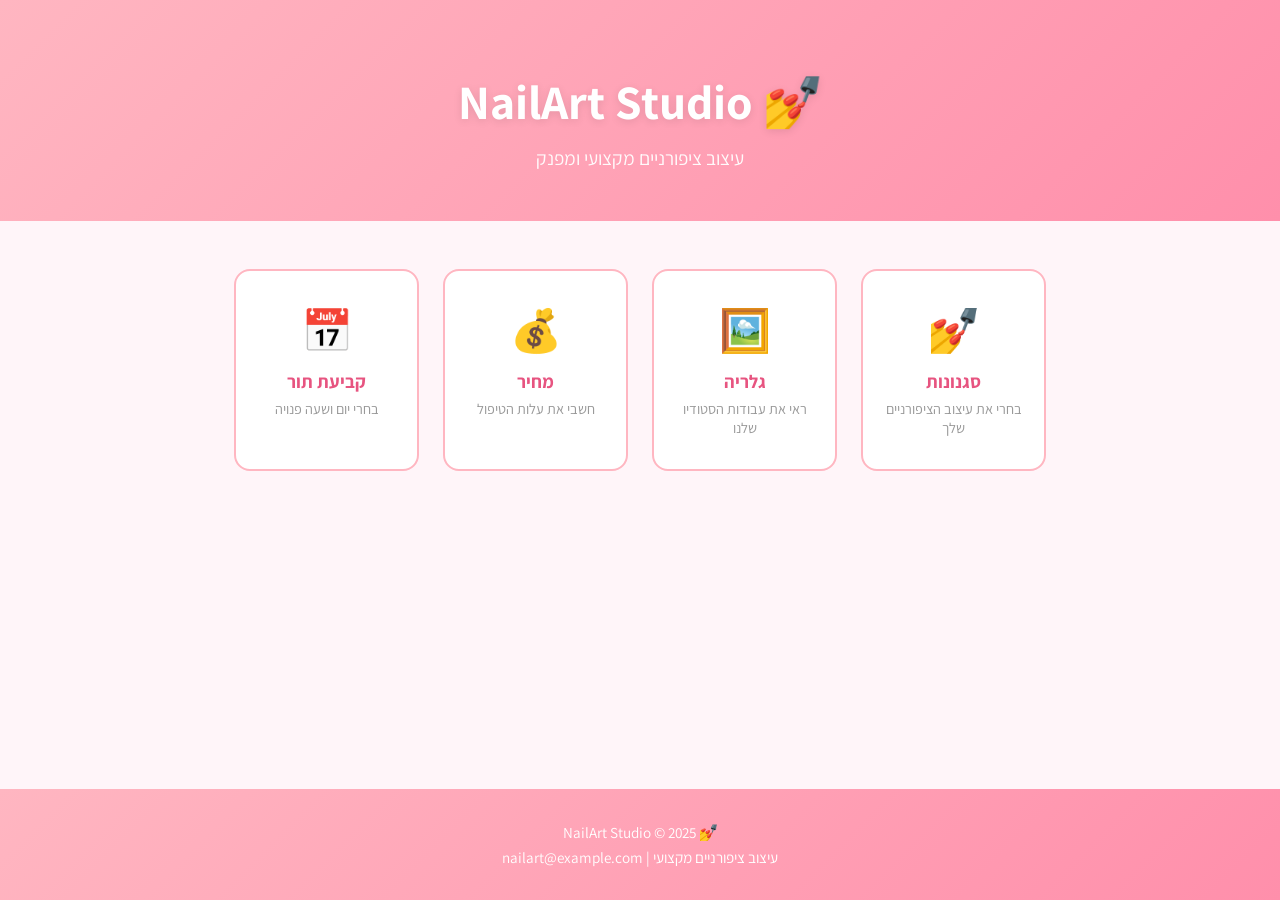
==== commit 43cacb94: "Remove navbar from all pages - home cards are the only menu" ====
--- a/index.html
+++ b/index.html
@@ -3,32 +3,16 @@
 <head>
   <meta charset="UTF-8">
   <meta name="viewport" content="width=device-width, initial-scale=1.0">
-  <title>NailArt Studio - בית</title>
+  <title>NailArt Studio</title>
   <link rel="stylesheet" href="style.css">
   <link href="https://fonts.googleapis.com/css2?family=Assistant:wght@400;600;700&display=swap" rel="stylesheet">
 </head>
 <body>
 
-  <nav class="navbar">
-    <div class="nav-logo">💅 NailArt Studio</div>
-    <ul class="nav-links">
-      <li><a href="index.html" class="active">בית</a></li>
-      <li><a href="styles.html">סגנונות</a></li>
-      <li><a href="portfolio.html">גלריה</a></li>
-      <li><a href="price.html">מחיר</a></li>
-      <li><a href="booking.html">קביעת תור</a></li>
-    </ul>
-    <button class="nav-toggle" onclick="toggleMenu()">☰</button>
-  </nav>
-
-  <header>
+  <header class="home-header">
     <div class="header-content">
-      <h1>NailArt Studio</h1>
+      <h1>💅 NailArt Studio</h1>
       <p>עיצוב ציפורניים מקצועי ומפנק</p>
-      <div class="hero-buttons">
-        <a href="styles.html" class="btn-hero">בחרי סגנון</a>
-        <a href="booking.html" class="btn-hero btn-outline">קבעי תור</a>
-      </div>
     </div>
   </header>
 
@@ -64,6 +48,5 @@
     </div>
   </footer>
 
-  <script src="script.js"></script>
 </body>
 </html>
--- a/style.css
+++ b/style.css
@@ -9,89 +9,45 @@
   flex-direction: column;
 }
 
-/* ===== NAVBAR ===== */
-.navbar {
+/* ===== TOPBAR (עמודים פנימיים) ===== */
+.topbar {
   display: flex;
   align-items: center;
   justify-content: space-between;
   background: #fff;
-  padding: 14px 40px;
-  box-shadow: 0 2px 10px rgba(255,182,193,0.4);
+  padding: 14px 30px;
+  box-shadow: 0 2px 8px rgba(255,182,193,0.3);
   position: sticky;
   top: 0;
   z-index: 100;
 }
 
-.nav-logo {
-  font-size: 1.4rem;
-  font-weight: 700;
+.back-home {
+  text-decoration: none;
   color: #ff8fab;
-  text-decoration: none;
-}
-
-.nav-links {
-  list-style: none;
-  display: flex;
-  gap: 4px;
-}
-
-.nav-links a {
-  text-decoration: none;
-  color: #666;
-  font-weight: 600;
+  font-weight: 700;
   font-size: 0.95rem;
-  padding: 8px 16px;
-  border-radius: 20px;
-  transition: all 0.2s;
-  display: block;
-}
-
-.nav-links a:hover  { color: #ff8fab; background: #fff5f9; }
-.nav-links a.active { background: linear-gradient(135deg,#ffb6c1,#ff8fab); color: #fff; }
-
-.nav-toggle {
-  display: none;
-  background: none;
-  border: none;
-  font-size: 1.6rem;
-  cursor: pointer;
+  transition: color 0.2s;
+}
+
+.back-home:hover { color: #e75480; }
+
+.topbar-logo {
+  font-size: 1.2rem;
+  font-weight: 700;
   color: #ff8fab;
-  padding: 0;
 }
 
 /* ===== HOME PAGE ===== */
-header {
-  background: linear-gradient(135deg,#ffb6c1,#ff8fab);
-  padding: 90px 20px 70px;
+.home-header {
+  background: linear-gradient(135deg, #ffb6c1, #ff8fab);
+  padding: 70px 20px 50px;
   color: #fff;
   text-align: center;
 }
 
-.header-content h1 { font-size: 3rem; margin-bottom: 14px; text-shadow: 0 2px 8px rgba(0,0,0,0.1); }
-.header-content p  { font-size: 1.2rem; margin-bottom: 32px; opacity: 0.95; }
-
-.hero-buttons { display: flex; gap: 16px; justify-content: center; flex-wrap: wrap; }
-
-.btn-hero {
-  display: inline-block;
-  background: #fff;
-  color: #ff8fab;
-  padding: 13px 34px;
-  border-radius: 30px;
-  font-weight: 700;
-  font-size: 1.05rem;
-  text-decoration: none;
-  transition: transform 0.2s, box-shadow 0.2s;
-  box-shadow: 0 4px 15px rgba(0,0,0,0.12);
-}
-
-.btn-hero:hover { transform: translateY(-2px); box-shadow: 0 6px 20px rgba(0,0,0,0.18); }
-
-.btn-hero.btn-outline {
-  background: transparent;
-  border: 2px solid #fff;
-  color: #fff;
-}
+.home-header h1 { font-size: 3rem; margin-bottom: 12px; text-shadow: 0 2px 8px rgba(0,0,0,0.1); }
+.home-header p  { font-size: 1.2rem; opacity: 0.95; }
 
 .home-main { flex: 1; }
 
@@ -184,6 +140,194 @@
   font-weight: 600;
   margin: 18px 0 4px;
   min-height: 28px;
+}
+
+/* ===== STYLES GALLERY (NEW) ===== */
+.style-category {
+  max-width: 1000px;
+  margin: 0 auto 36px;
+  padding: 0 20px;
+}
+
+.cat-title {
+  font-size: 1.25rem;
+  color: #e75480;
+  font-weight: 700;
+  margin-bottom: 16px;
+  padding-bottom: 8px;
+  border-bottom: 2px solid #ffe6eb;
+}
+
+.styles-grid-new {
+  display: flex;
+  flex-wrap: wrap;
+  gap: 16px;
+  justify-content: flex-start;
+}
+
+.style-card-new {
+  width: 130px;
+  border: 2px solid #ffb6c1;
+  border-radius: 14px;
+  cursor: pointer;
+  overflow: hidden;
+  transition: transform 0.2s, box-shadow 0.2s;
+  background: #fff;
+  text-align: center;
+}
+
+.style-card-new:hover {
+  transform: translateY(-4px);
+  box-shadow: 0 8px 22px rgba(255,143,171,0.4);
+}
+
+.style-card-new.selected {
+  border-color: #e75480;
+  box-shadow: 0 0 0 3px rgba(231,84,128,0.18);
+}
+
+.style-card-new .sname {
+  font-weight: 700;
+  font-size: 0.85rem;
+  color: #333;
+  padding: 8px 6px 2px;
+}
+
+.style-card-new .sdesc {
+  font-size: 0.75rem;
+  color: #aaa;
+  padding: 0 6px 10px;
+}
+
+/* Chosen banner */
+.chosen-banner {
+  display: flex;
+  align-items: center;
+  justify-content: center;
+  gap: 16px;
+  background: linear-gradient(135deg, #fff5f9, #ffe6eb);
+  border: 2px solid #ffb6c1;
+  border-radius: 30px;
+  padding: 12px 24px;
+  margin: 0 auto 28px;
+  max-width: 500px;
+  flex-wrap: wrap;
+}
+
+#chosenStyle {
+  font-size: 1rem;
+  font-weight: 700;
+  color: #e75480;
+}
+
+.chosen-cta {
+  background: linear-gradient(135deg, #ffb6c1, #ff8fab);
+  color: #fff;
+  text-decoration: none;
+  padding: 8px 20px;
+  border-radius: 20px;
+  font-weight: 700;
+  font-size: 0.9rem;
+  transition: transform 0.2s;
+}
+
+.chosen-cta:hover { transform: translateY(-1px); }
+
+/* ===== NAIL CARD VISUALS ===== */
+.card-img {
+  width: 100%;
+  height: 120px;
+  overflow: hidden;
+}
+
+.card-img img {
+  width: 100%;
+  height: 100%;
+  object-fit: cover;
+  transition: transform 0.3s;
+}
+
+.style-card-new:hover .card-img img { transform: scale(1.08); }
+
+.card-nail-bg {
+  width: 100%;
+  height: 120px;
+  display: flex;
+  align-items: center;
+  justify-content: center;
+}
+
+/* Large single nail shape */
+.nail-single {
+  width: 52px;
+  height: 86px;
+  border-radius: 50% 50% 10px 10px / 40% 40% 10px 10px;
+  border: 1.5px solid rgba(0,0,0,0.08);
+}
+
+/* Special nail textures */
+.nail-marble {
+  background:
+    linear-gradient(128deg, transparent 28%, rgba(150,150,150,0.5) 29%, rgba(150,150,150,0.5) 31%, transparent 31%),
+    linear-gradient(72deg,  transparent 42%, rgba(120,120,120,0.35) 43%, rgba(120,120,120,0.35) 45%, transparent 45%),
+    linear-gradient(155deg, transparent 55%, rgba(160,160,160,0.4) 56%, rgba(160,160,160,0.4) 57%, transparent 57%),
+    #f0ede8;
+  box-shadow: 0 4px 14px rgba(0,0,0,0.12);
+}
+
+.nail-holo {
+  background: linear-gradient(135deg,
+    #ff0080 0%, #ff8c00 14%, #ffff00 28%,
+    #00e676 42%, #00bfff 57%, #651fff 71%,
+    #ff0080 85%, #ff8c00 100%);
+  box-shadow: 0 4px 18px rgba(100,50,255,0.45);
+}
+
+.nail-glitter {
+  background:
+    radial-gradient(circle at 25% 25%, rgba(255,255,255,0.95) 1.5px, transparent 2px),
+    radial-gradient(circle at 72% 55%, rgba(255,255,255,0.85) 1.5px, transparent 2px),
+    radial-gradient(circle at 45% 78%, rgba(255,255,255,0.9)  1.5px, transparent 2px),
+    radial-gradient(circle at 18% 65%, rgba(255,255,255,0.7)  1.5px, transparent 2px),
+    radial-gradient(circle at 80% 18%, rgba(255,255,255,0.95) 1.5px, transparent 2px),
+    radial-gradient(circle at 60% 40%, rgba(255,255,255,0.8)  1.5px, transparent 2px),
+    radial-gradient(circle at 35% 50%, rgba(255,255,255,0.6)  1px,   transparent 2px),
+    linear-gradient(135deg, #ff9a9e, #fecfef, #ff9a9e);
+  box-shadow: 0 4px 16px rgba(255,143,171,0.5);
+}
+
+.nail-galaxy {
+  background:
+    radial-gradient(circle at 22% 20%, rgba(255,255,255,0.95) 1.5px, transparent 2.5px),
+    radial-gradient(circle at 68% 42%, rgba(255,255,255,0.85) 1.5px, transparent 2.5px),
+    radial-gradient(circle at 40% 72%, rgba(255,255,255,0.9)  1px,   transparent 2px),
+    radial-gradient(circle at 78% 14%, rgba(255,255,255,0.95) 2px,   transparent 3px),
+    radial-gradient(circle at 12% 58%, rgba(200,150,255,0.8)  1.5px, transparent 2.5px),
+    radial-gradient(circle at 55% 30%, rgba(150,200,255,0.7)  1px,   transparent 2px),
+    radial-gradient(circle at 88% 70%, rgba(255,180,255,0.8)  1.5px, transparent 2px),
+    linear-gradient(135deg, #0d0221, #4a0e8f, #1a0533);
+  box-shadow: 0 4px 18px rgba(74,14,143,0.5);
+}
+
+.nail-leopard {
+  background-color: #c8a055;
+  background-image:
+    radial-gradient(ellipse 7px 5px  at 25% 22%, rgba(40,20,0,0.85) 58%, transparent 59%),
+    radial-gradient(ellipse 6px 7px  at 68% 60%, rgba(40,20,0,0.8)  55%, transparent 56%),
+    radial-gradient(ellipse 6px 5px  at 48% 12%, rgba(40,20,0,0.8)  60%, transparent 61%),
+    radial-gradient(ellipse 5px 6px  at 15% 72%, rgba(40,20,0,0.75) 55%, transparent 56%),
+    radial-gradient(ellipse 7px 5px  at 80% 35%, rgba(40,20,0,0.8)  55%, transparent 56%),
+    radial-gradient(ellipse 5px 4px  at 55% 80%, rgba(40,20,0,0.7)  58%, transparent 59%);
+  box-shadow: 0 4px 14px rgba(100,70,0,0.3);
+}
+
+.nail-geo {
+  background: #fff8f8;
+  background-image:
+    linear-gradient(to bottom, transparent 42%, #e75480 42%, #e75480 48%, transparent 48%),
+    linear-gradient(to right,  transparent 42%, #333    42%, #333    47%, transparent 47%);
+  border-color: #ddd;
+  box-shadow: 0 4px 12px rgba(0,0,0,0.1);
 }
 
 /* ===== PORTFOLIO PAGE ===== */
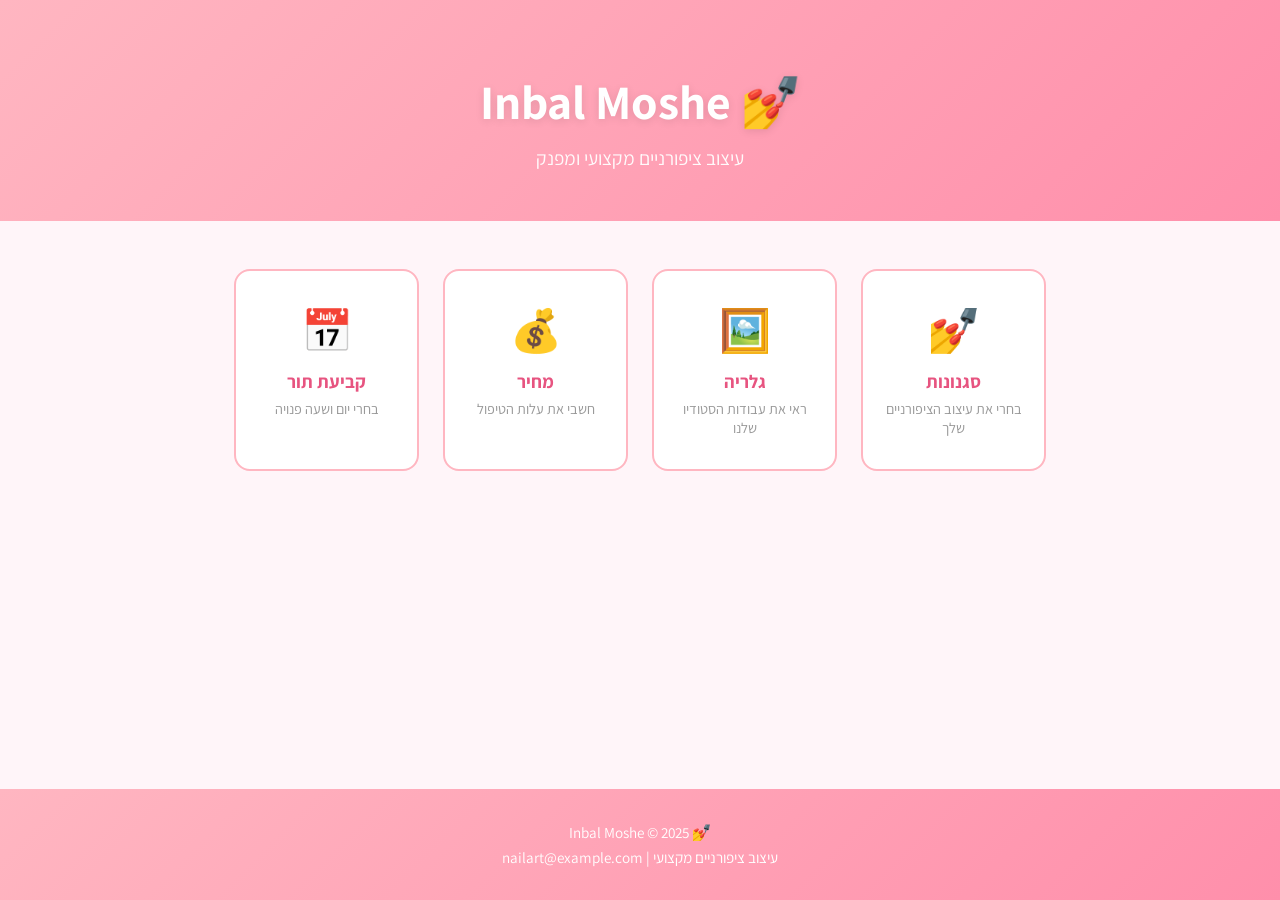
==== commit c4d9eb18: "Rename site to Inbal Moshe | Makeup & Nails" ====
--- a/index.html
+++ b/index.html
@@ -3,7 +3,7 @@
 <head>
   <meta charset="UTF-8">
   <meta name="viewport" content="width=device-width, initial-scale=1.0">
-  <title>NailArt Studio</title>
+  <title>Inbal Moshe | Makeup & Nails</title>
   <link rel="stylesheet" href="style.css">
   <link href="https://fonts.googleapis.com/css2?family=Assistant:wght@400;600;700&display=swap" rel="stylesheet">
 </head>
@@ -11,7 +11,7 @@
 
   <header class="home-header">
     <div class="header-content">
-      <h1>💅 NailArt Studio</h1>
+      <h1>💅 Inbal Moshe</h1>
       <p>עיצוב ציפורניים מקצועי ומפנק</p>
     </div>
   </header>
@@ -43,7 +43,7 @@
 
   <footer>
     <div class="footer-content">
-      <p>💅 NailArt Studio &copy; 2025</p>
+      <p>💅 Inbal Moshe &copy; 2025</p>
       <p>עיצוב ציפורניים מקצועי | nailart@example.com</p>
     </div>
   </footer>
